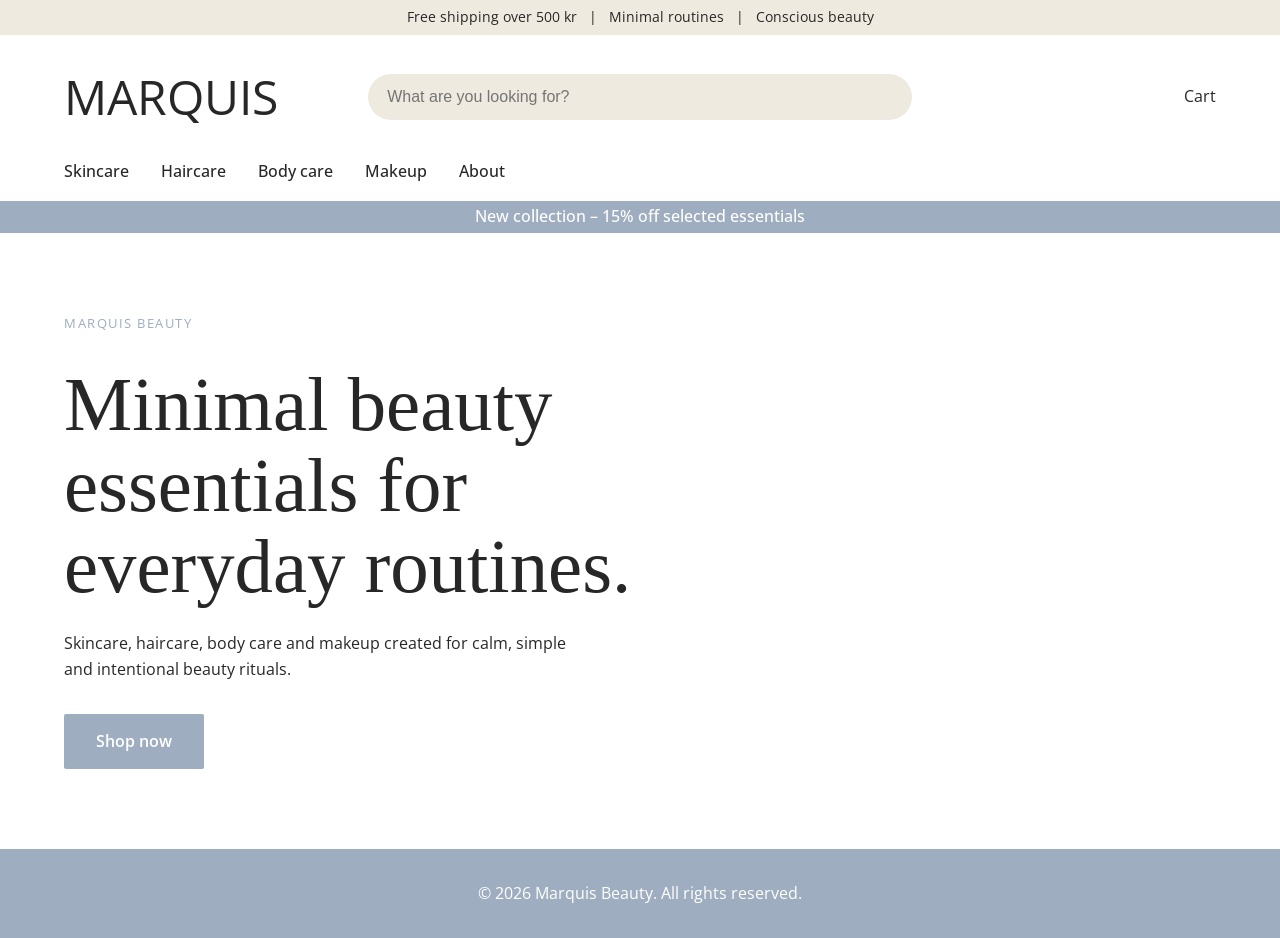
==== index.html @ 37977102 "Top bar, header, nav, announcement bar, hero, footer" ====
<!DOCTYPE html>
<html lang="en">
  <head>
    <meta charset="UTF-8" />
    <meta name="viewport" content="width=device-width, initial-scale=1.0" />
    <title>Marquis Beauty</title>
    <link rel="stylesheet" href="style.css" />
  </head>
  <body>
    <div class="top-bar">
      <p>
        Free shipping over 500 kr &nbsp; | &nbsp; Minimal routines &nbsp; |
        &nbsp; Conscious beauty
      </p>
    </div>

    <header class="site-header">
      <div class="header-main">
        <a href="index.html" class="logo">MARQUIS</a>

        <form class="search-bar">
          <label for="search" class="sr-only">Search products</label>
          <input
            id="search"
            type="search"
            placeholder="What are you looking for?"
          />
        </form>

        <div class="header-icons">
          <a href="cart.html">Cart</a>
        </div>
      </div>

      <nav class="main-nav">
        <ul>
          <li><a href="shop.html">Skincare</a></li>
          <li><a href="shop.html">Haircare</a></li>
          <li><a href="shop.html">Body care</a></li>
          <li><a href="shop.html">Makeup</a></li>
          <li><a href="about.html">About</a></li>
        </ul>
      </nav>
    </header>

    <div class="announcement-bar">
      <p>New collection – 15% off selected essentials</p>
    </div>

    <main>
      <section class="hero">
        <div class="hero-content">
          <p class="eyebrow">Marquis Beauty</p>
          <h1>Minimal beauty essentials for everyday routines.</h1>
          <p>
            Skincare, haircare, body care and makeup created for calm, simple
            and intentional beauty rituals.
          </p>
          <a href="shop.html" class="button">Shop now</a>
        </div>
      </section>
    </main>

    <footer class="site-footer">
      <p>&copy; 2026 Marquis Beauty. All rights reserved.</p>
    </footer>

    <script src="js/script.js"></script>
  </body>
</html>
---- style.css ----
@import url("https://fonts.googleapis.com/css2?family=Open+Sans:wght@400;500;600;700&family=Playfair+Display:wght@400;500;600;700&display=swap");

/* RESET & GLOBAL STYLES */

* {
  box-sizing: border-box;
  margin: 0;
  padding: 0;
}

body {
  font-family: "Open Sans", sans-serif;
  color: #272727;
  background-color: white;
  line-height: 1.6;
}

h1 {
  font-family: "Playfair Display", serif;
  font-weight: 500;
}

img {
  max-width: 100%;
  display: block;
}

a {
  color: inherit;
  text-decoration: none;
}

/* ACCESSIBILITY */

.sr-only {
  position: absolute;
  width: 1px;
  height: 1px;
  overflow: hidden;
  clip: rect(0, 0, 0, 0);
}

/* TOP BAR */

.top-bar {
  background-color: #efeae0;
  color: #272727;
  text-align: center;
  font-size: 0.85rem;
  padding: 0.4rem 1rem;
}

/* HEADER */

.site-header {
  background-color: white;
}

.header-main {
  display: grid;
  grid-template-columns: 1fr 2fr 1fr;
  align-items: center;
  gap: 2rem;
  padding: 1.5rem 5%;
}

.logo {
  font-family: "Open Sans", sans-serif;
  font-size: 3rem;
  color: #272727;
}

.search-bar input {
  width: 100%;
  padding: 0.9rem 1.2rem;
  border: none;
  border-radius: 999px;
  background-color: #efeae0;
  font-size: 1rem;
}

.header-icons {
  display: flex;
  justify-content: flex-end;
  gap: 1rem;
}

/* NAVIGATION */

.main-nav {
  padding: 0 5% 1rem;
}

.main-nav ul {
  display: flex;
  gap: 2rem;
  list-style: none;
}

.main-nav a {
  font-weight: 500;
}

/* ANNOUNCEMENT BAR */

.announcement-bar {
  background-color: #9eadbf;
  color: white;
  text-align: center;
  font-weight: 500;
  padding: 0.2rem 1rem;
}

/* HERO SECTION */

.hero {
  min-height: 65vh;
  display: flex;
  align-items: center;
  background-color: white;
  padding: 5rem 5%;
}

.hero-content {
  max-width: 620px;
}

.eyebrow {
  text-transform: uppercase;
  letter-spacing: 0.12em;
  font-size: 0.8rem;
  margin-bottom: 1rem;
  color: #9eadbf;
}

.hero h1 {
  font-family: Georgia, serif;
  font-size: clamp(2.5rem, 6vw, 5rem);
  line-height: 1.05;
  margin-bottom: 1.5rem;
}

.hero p {
  max-width: 520px;
  margin-bottom: 2rem;
}

.button {
  display: inline-block;
  background-color: #9eadbf;
  color: white;
  padding: 0.9rem 2rem;
  border-radius: 2px;
  font-weight: 600;
}

/* FOOTER */

.site-footer {
  background-color: #9eadbf;
  color: white;
  text-align: center;
  padding: 2rem 5%;
}
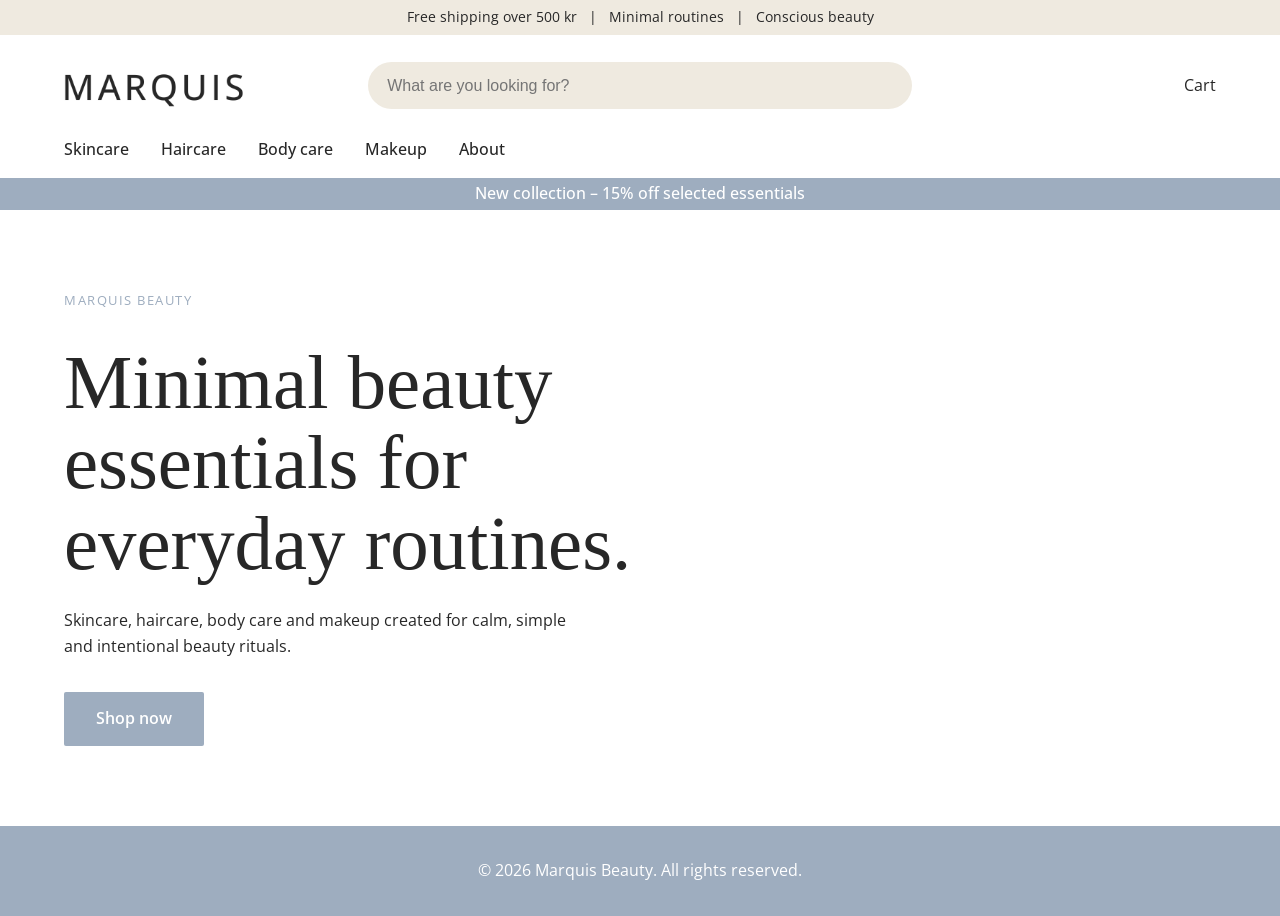
==== commit ee54ca3e: "Logo" ====
--- a/index.html
+++ b/index.html
@@ -16,7 +16,9 @@
 
     <header class="site-header">
       <div class="header-main">
-        <a href="index.html" class="logo">MARQUIS</a>
+        <a href="index.html" class="logo">
+          <img src="Images/MARQUIS_logo.png" alt="Marquis Beauty logo" />
+        </a>
 
         <form class="search-bar">
           <label for="search" class="sr-only">Search products</label>
--- a/style.css
+++ b/style.css
@@ -64,10 +64,10 @@
   padding: 1.5rem 5%;
 }
 
-.logo {
-  font-family: "Open Sans", sans-serif;
-  font-size: 3rem;
-  color: #272727;
+.logo img {
+  width: 180px;
+  height: auto;
+  display: block;
 }
 
 .search-bar input {
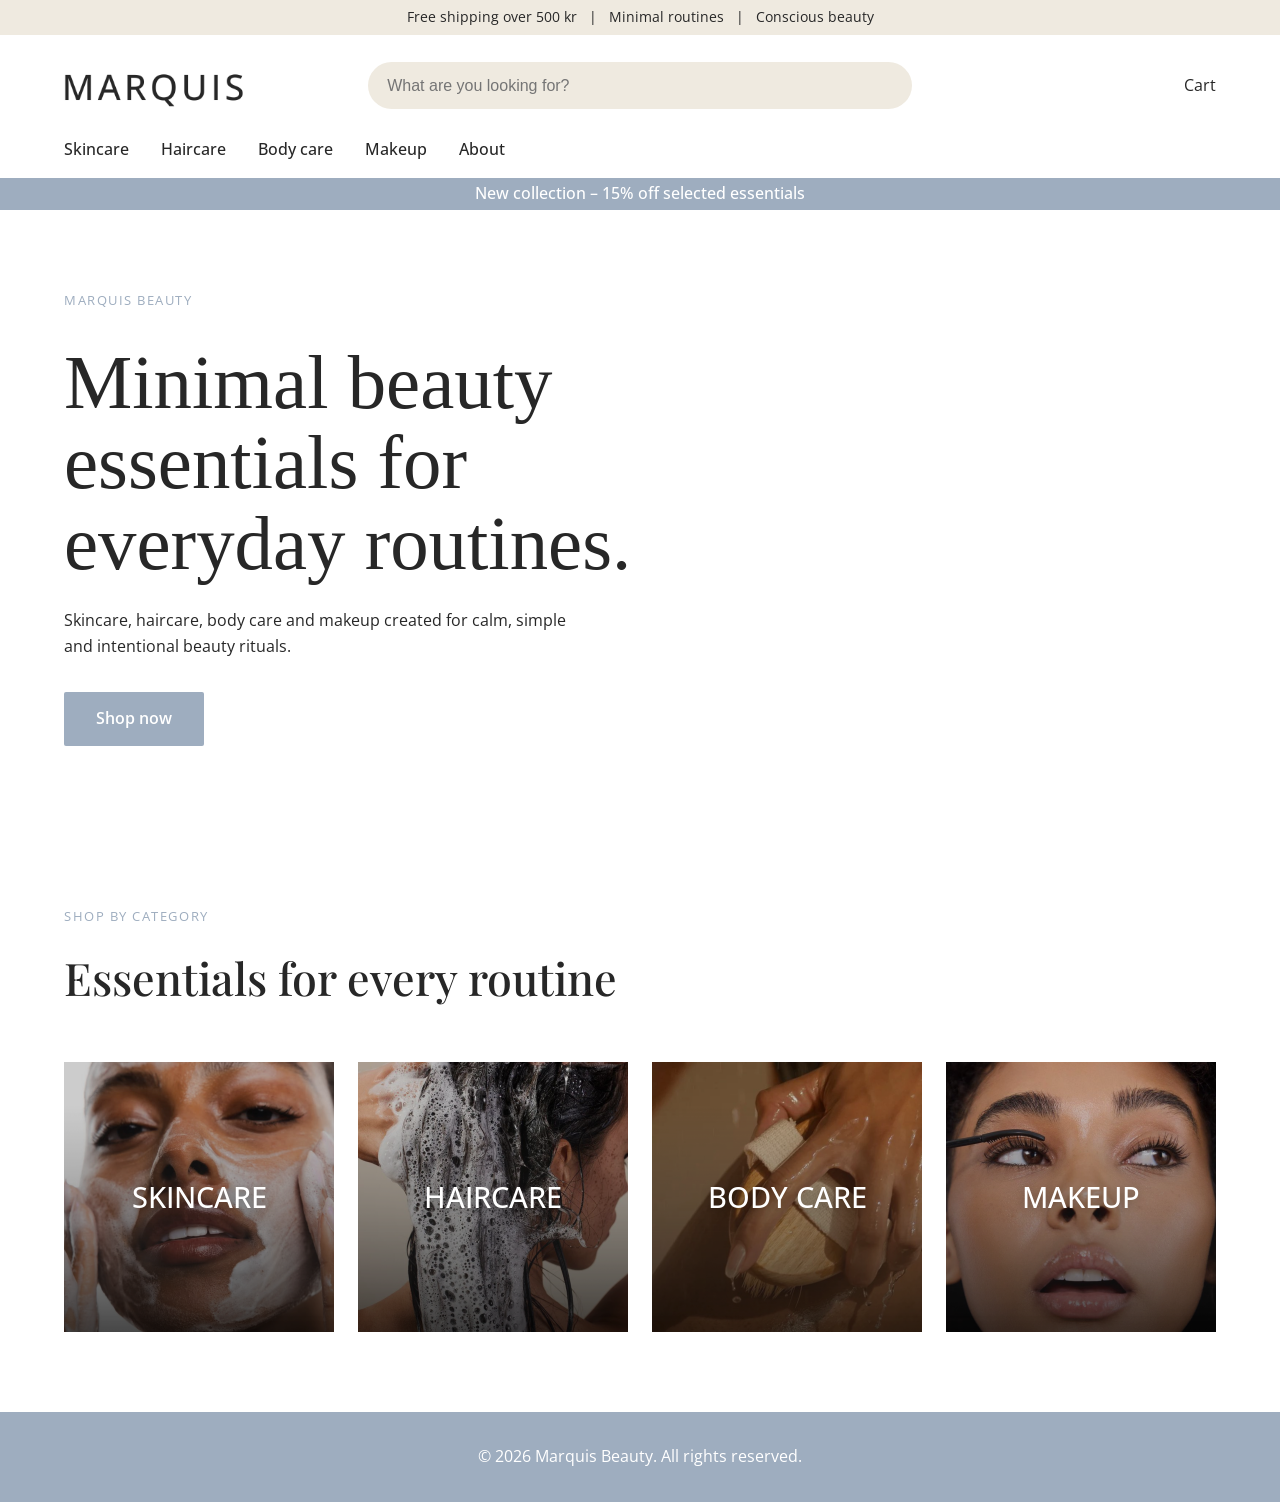
==== commit a5375549: "Categories section" ====
--- a/index.html
+++ b/index.html
@@ -5,6 +5,7 @@
     <meta name="viewport" content="width=device-width, initial-scale=1.0" />
     <title>Marquis Beauty</title>
     <link rel="stylesheet" href="style.css" />
+    <link rel="icon" type="image/png" href="Images/MARQUIS_favicon.png" />
   </head>
   <body>
     <div class="top-bar">
@@ -61,6 +62,35 @@
           <a href="shop.html" class="button">Shop now</a>
         </div>
       </section>
+
+      <section class="categories">
+        <div class="section-heading">
+          <p class="eyebrow">Shop by category</p>
+          <h2>Essentials for every routine</h2>
+        </div>
+
+        <div class="category-grid">
+          <article class="category-card">
+            <img src="Images/MARQUIS_skincare.png" alt="Skincare products" />
+            <h3>SKINCARE</h3>
+          </article>
+
+          <article class="category-card">
+            <img src="Images/MARQUIS_haircare.png" alt="Haircare products" />
+            <h3>HAIRCARE</h3>
+          </article>
+
+          <article class="category-card">
+            <img src="Images/MARQUIS_bodycare.png" alt="Body care products" />
+            <h3>BODY CARE</h3>
+          </article>
+
+          <article class="category-card">
+            <img src="Images/MARQUIS_makeup.png" alt="Makeup products" />
+            <h3>MAKEUP</h3>
+          </article>
+        </div>
+      </section>
     </main>
 
     <footer class="site-footer">
--- a/style.css
+++ b/style.css
@@ -154,6 +154,64 @@
   font-weight: 600;
 }
 
+/* CATEGORIES SECTION */
+
+.categories {
+  padding: 5rem 5%;
+}
+
+.section-heading {
+  margin-bottom: 3rem;
+}
+
+.section-heading h2 {
+  font-size: clamp(2rem, 3.5vw, 3.5rem);
+  font-family: "Playfair Display", serif; /* Playfair Display", serif */
+  font-weight: 500;
+}
+
+.category-grid {
+  display: grid;
+  grid-template-columns: repeat(4, 1fr);
+  gap: 1.5rem;
+}
+
+.category-card {
+  position: relative;
+  overflow: hidden;
+  cursor: pointer;
+}
+
+.category-card::after {
+  content: "";
+  position: absolute;
+  inset: 0;
+  background: rgba(0, 0, 0, 0.2);
+}
+
+.category-card img {
+  width: 100%;
+  aspect-ratio: 1 / 1;
+  object-fit: cover;
+}
+
+.category-card h3 {
+  position: absolute;
+  top: 50%;
+  left: 50%;
+  transform: translate(-50%, -50%);
+  z-index: 1;
+
+  color: white;
+  font-family: "Open Sans", sans-serif;
+  font-size: 1.8rem;
+  font-weight: 500;
+  text-align: center;
+  white-space: nowrap;
+
+  text-shadow: 0 2px 10px rgba(0, 0, 0, 0.25);
+}
+
 /* FOOTER */
 
 .site-footer {
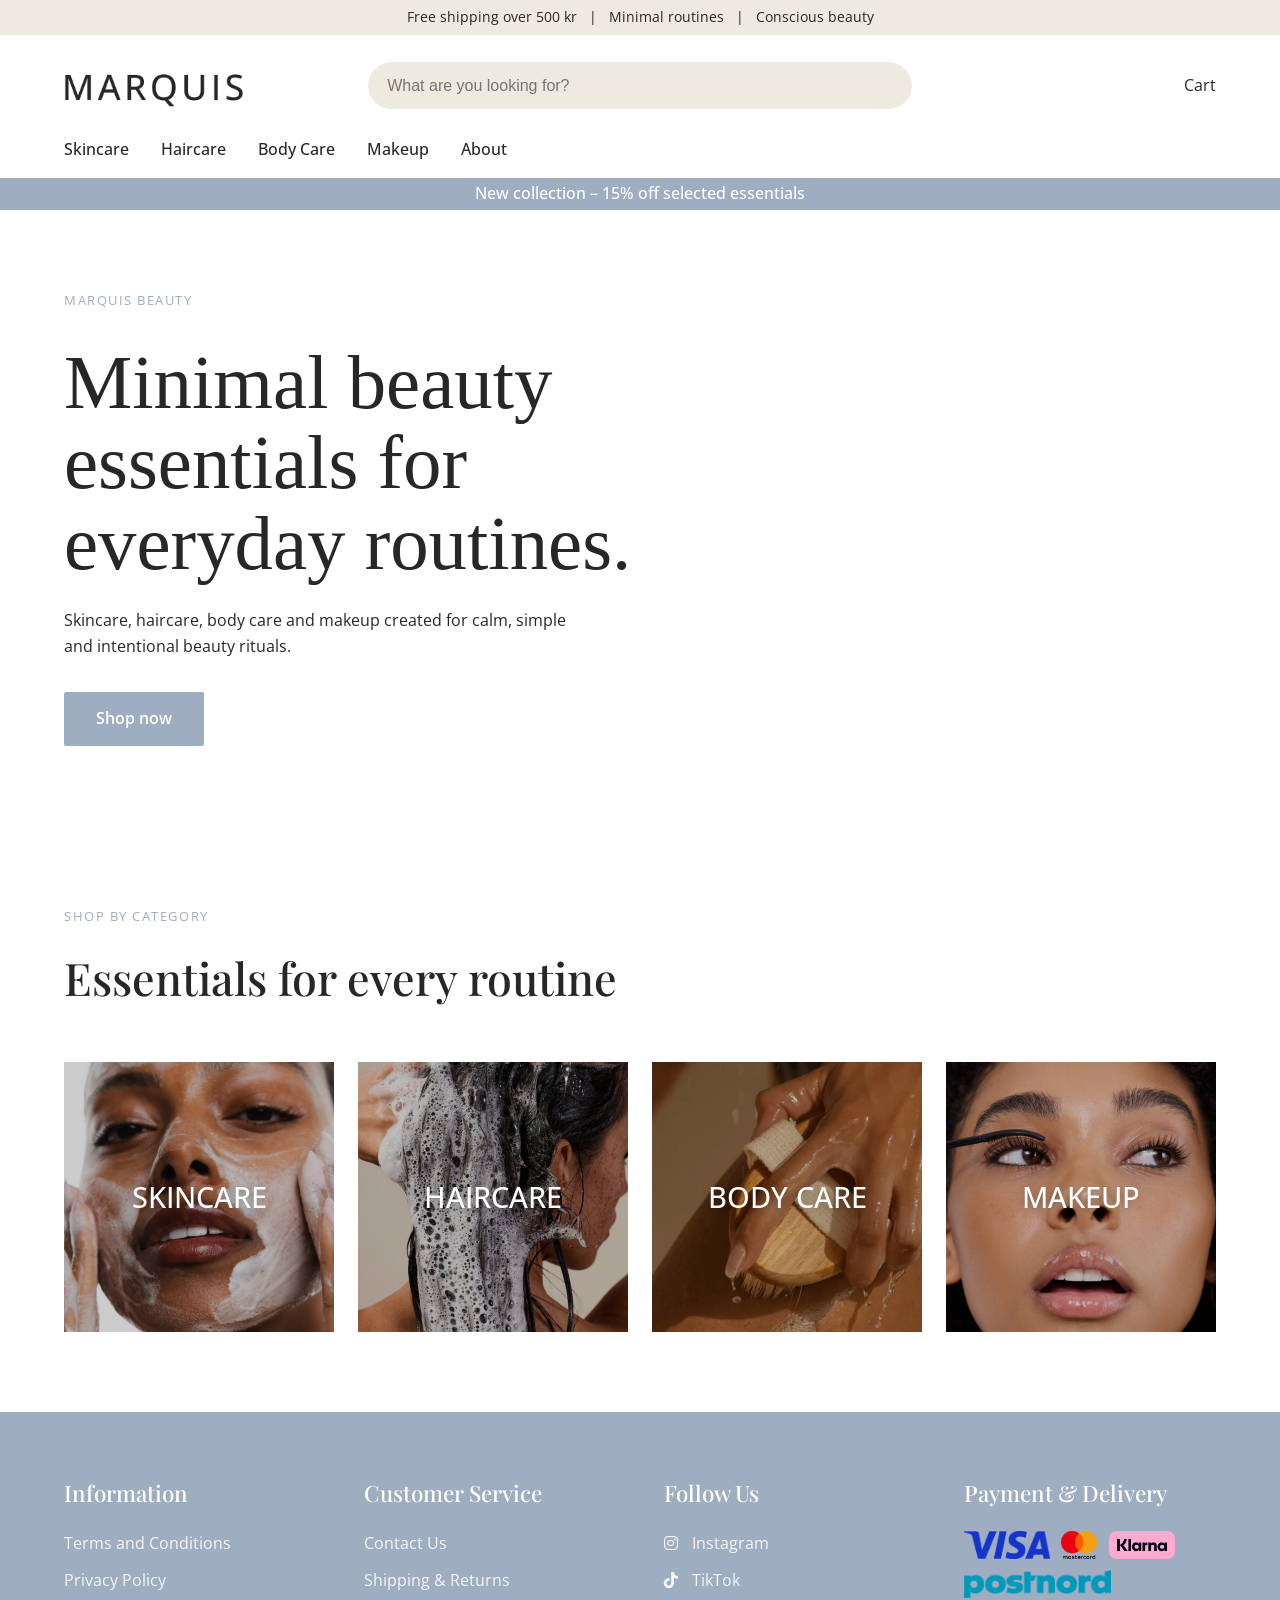
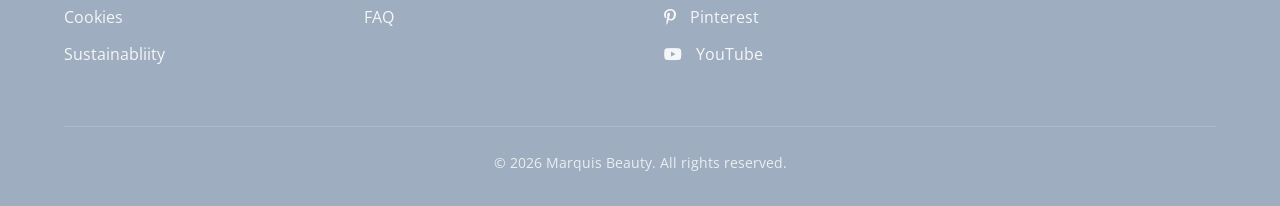
==== commit 9c30052f: "Footer section" ====
--- a/index.html
+++ b/index.html
@@ -3,8 +3,12 @@
   <head>
     <meta charset="UTF-8" />
     <meta name="viewport" content="width=device-width, initial-scale=1.0" />
-    <title>Marquis Beauty</title>
+    <title>MARQUIS Beauty</title>
     <link rel="stylesheet" href="style.css" />
+    <link
+      rel="stylesheet"
+      href="https://cdnjs.cloudflare.com/ajax/libs/font-awesome/6.5.2/css/all.min.css"
+    />
     <link rel="icon" type="image/png" href="Images/MARQUIS_favicon.png" />
   </head>
   <body>
@@ -39,7 +43,7 @@
         <ul>
           <li><a href="shop.html">Skincare</a></li>
           <li><a href="shop.html">Haircare</a></li>
-          <li><a href="shop.html">Body care</a></li>
+          <li><a href="shop.html">Body Care</a></li>
           <li><a href="shop.html">Makeup</a></li>
           <li><a href="about.html">About</a></li>
         </ul>
@@ -94,7 +98,80 @@
     </main>
 
     <footer class="site-footer">
-      <p>&copy; 2026 Marquis Beauty. All rights reserved.</p>
+      <div class="footer-grid">
+        <div class="footer-column">
+          <h3>Information</h3>
+
+          <ul>
+            <li><a href="#">Terms and Conditions</a></li>
+            <li><a href="#">Privacy Policy</a></li>
+            <li><a href="#">Cookies</a></li>
+            <li><a href="#">Sustainabliity</a></li>
+          </ul>
+        </div>
+
+        <div class="footer-column">
+          <h3>Customer Service</h3>
+
+          <ul>
+            <li><a href="#">Contact Us</a></li>
+            <li><a href="#">Shipping & Returns</a></li>
+            <li><a href="#">FAQ</a></li>
+          </ul>
+        </div>
+
+        <div class="footer-column">
+          <h3>Follow Us</h3>
+
+          <ul>
+            <li>
+              <a href="#">
+                <i class="fa-brands fa-instagram"></i>
+                Instagram
+              </a>
+            </li>
+
+            <li>
+              <a href="#">
+                <i class="fa-brands fa-tiktok"></i>
+                TikTok
+              </a>
+            </li>
+
+            <li>
+              <a href="#">
+                <i class="fa-brands fa-pinterest-p"></i>
+                Pinterest
+              </a>
+            </li>
+
+            <li>
+              <a href="#">
+                <i class="fa-brands fa-youtube"></i>
+                YouTube
+              </a>
+            </li>
+          </ul>
+        </div>
+
+        <div class="footer-column">
+          <h3>Payment & Delivery</h3>
+
+          <div class="payment-icons">
+            <img src="Images/Visa_icon.png" alt="Visa payment" />
+
+            <img src="Images/Mastercard_icon.png" alt="Mastercard payment" />
+
+            <img src="Images/Klarna_icon.png" alt="Klarna payment" />
+
+            <img src="Images/Postnord_icon.png" alt="PostNord delivery" />
+          </div>
+        </div>
+      </div>
+
+      <div class="footer-bottom">
+        <p>&copy; 2026 Marquis Beauty. All rights reserved.</p>
+      </div>
     </footer>
 
     <script src="js/script.js"></script>
--- a/style.css
+++ b/style.css
@@ -217,6 +217,61 @@
 .site-footer {
   background-color: #9eadbf;
   color: white;
-  text-align: center;
-  padding: 2rem 5%;
-}
+  padding: 4rem 5% 2rem;
+}
+
+.footer-grid {
+  display: grid;
+  grid-template-columns: repeat(4, 1fr);
+  gap: 3rem;
+  margin-bottom: 3rem;
+}
+
+.footer-column h3 {
+  font-family: "Playfair Display", serif;
+  font-size: 1.4rem;
+  font-weight: 500;
+  margin-bottom: 1.2rem;
+}
+
+.footer-column ul {
+  list-style: none;
+}
+
+.footer-column li {
+  margin-bottom: 0.7rem;
+}
+
+.footer-column a {
+  opacity: 0.9;
+  transition: opacity 0.2s ease;
+}
+
+.footer-column a:hover {
+  opacity: 1;
+}
+
+.footer-column i {
+  margin-right: 0.6rem;
+}
+
+.payment-icons {
+  display: flex;
+  flex-wrap: wrap;
+  gap: 0.7rem;
+  align-items: center;
+}
+
+.payment-icons img {
+  height: 28px;
+  width: auto;
+  object-fit: contain;
+}
+
+.footer-bottom {
+  border-top: 1px solid rgba(255, 255, 255, 0.2);
+  padding-top: 1.5rem;
+  text-align: center;
+  font-size: 0.9rem;
+  opacity: 0.8;
+}
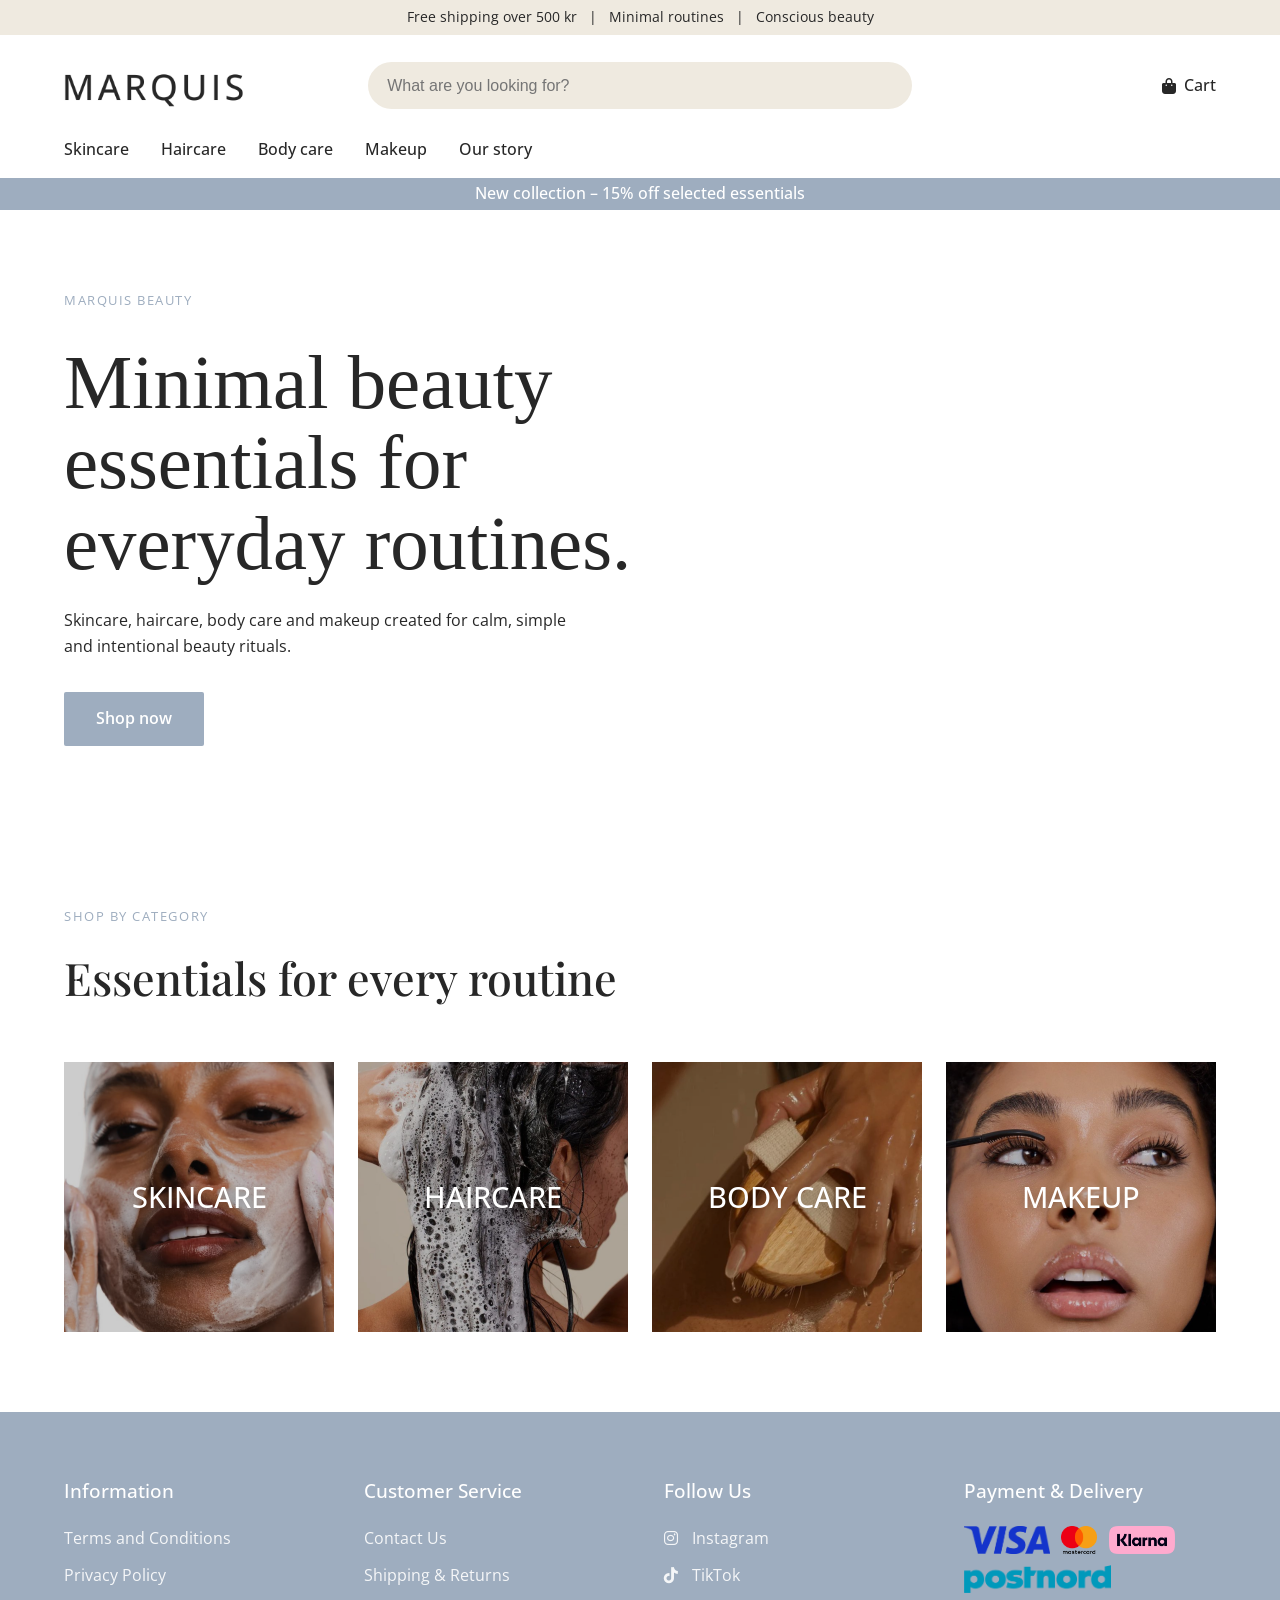
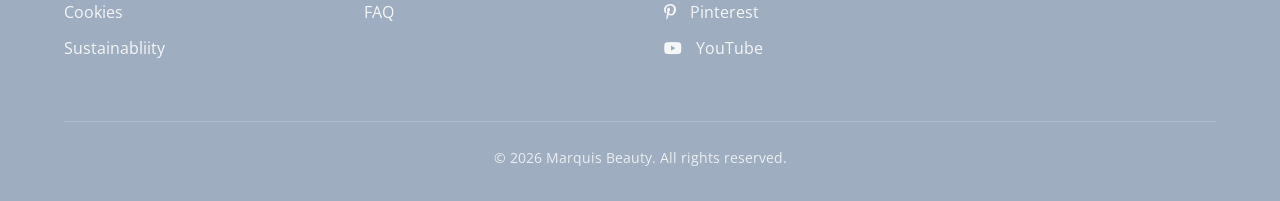
==== commit 1fe281c5: "Shop page" ====
--- a/index.html
+++ b/index.html
@@ -35,7 +35,10 @@
         </form>
 
         <div class="header-icons">
-          <a href="cart.html">Cart</a>
+          <a href="cart.html">
+            <i class="fa-solid fa-bag-shopping"></i>
+            Cart
+          </a>
         </div>
       </div>
 
@@ -43,9 +46,9 @@
         <ul>
           <li><a href="shop.html">Skincare</a></li>
           <li><a href="shop.html">Haircare</a></li>
-          <li><a href="shop.html">Body Care</a></li>
+          <li><a href="shop.html">Body care</a></li>
           <li><a href="shop.html">Makeup</a></li>
-          <li><a href="about.html">About</a></li>
+          <li><a href="about.html">Our story</a></li>
         </ul>
       </nav>
     </header>
--- a/style.css
+++ b/style.css
@@ -85,6 +85,16 @@
   gap: 1rem;
 }
 
+.header-icons a {
+  display: flex;
+  align-items: center;
+  font-weight: 500;
+}
+
+.header-icons i {
+  margin-right: 0.5rem;
+}
+
 /* NAVIGATION */
 
 .main-nav {
@@ -212,6 +222,62 @@
   text-shadow: 0 2px 10px rgba(0, 0, 0, 0.25);
 }
 
+/* SHOP PAGE */
+
+.shop-hero {
+  padding: 5rem 5% 3rem;
+}
+
+.shop-hero h1 {
+  font-size: clamp(2.5rem, 5vw, 4.5rem);
+  max-width: 700px;
+  line-height: 1.1;
+}
+
+.shop-layout {
+  display: grid;
+  grid-template-columns: 220px 1fr;
+  gap: 3rem;
+  padding: 0 5% 6rem;
+}
+
+.shop-filter h2 {
+  font-family: "Open Sans", sans-serif;
+  font-size: 1.5rem;
+  margin-bottom: 1rem;
+}
+
+.shop-filter ul {
+  list-style: none;
+}
+
+.shop-filter li {
+  margin-bottom: 0.8rem;
+}
+
+.product-grid {
+  display: grid;
+  grid-template-columns: repeat(4, 1fr);
+  gap: 1.5rem;
+}
+
+.product-card img {
+  width: 100%;
+  aspect-ratio: 3 / 4;
+  object-fit: cover;
+  margin-bottom: 1rem;
+}
+
+.product-card h3 {
+  font-family: "Open Sans", sans-serif;
+  font-size: 1rem;
+  font-weight: 500;
+}
+
+.product-card p {
+  margin-top: 0.3rem;
+}
+
 /* FOOTER */
 
 .site-footer {
@@ -228,8 +294,8 @@
 }
 
 .footer-column h3 {
-  font-family: "Playfair Display", serif;
-  font-size: 1.4rem;
+  font-family: "Open Sans", sans-serif;
+  font-size: 1.2rem;
   font-weight: 500;
   margin-bottom: 1.2rem;
 }
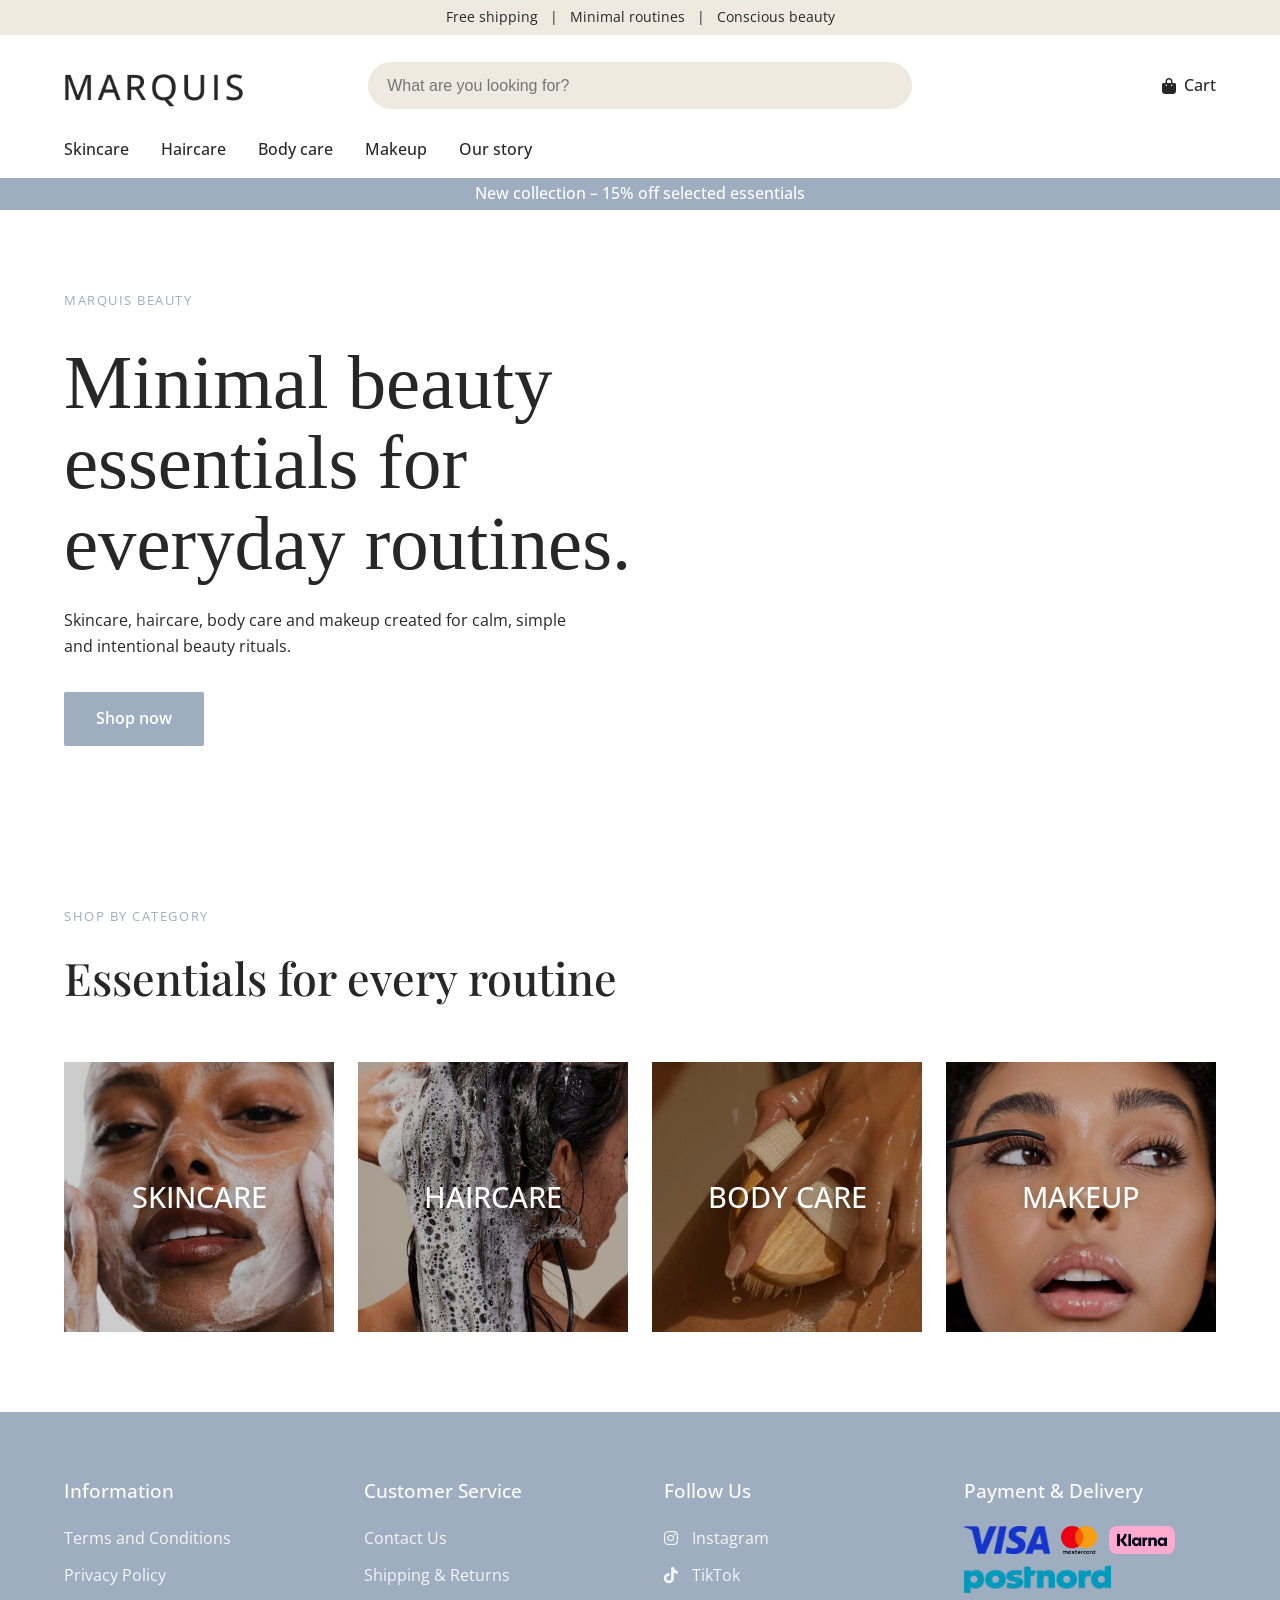
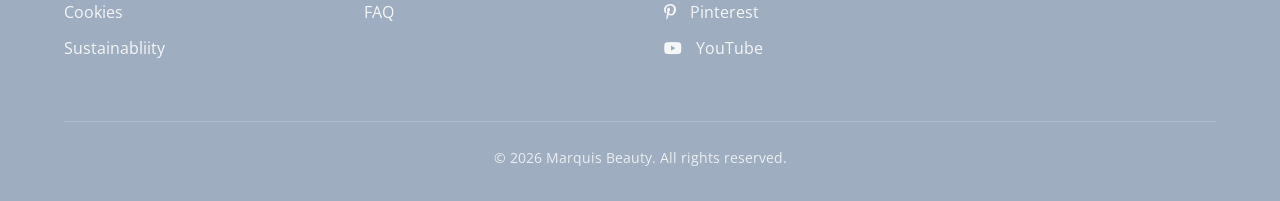
==== commit 587f04a4: "Cart basic setup" ====
--- a/index.html
+++ b/index.html
@@ -14,8 +14,8 @@
   <body>
     <div class="top-bar">
       <p>
-        Free shipping over 500 kr &nbsp; | &nbsp; Minimal routines &nbsp; |
-        &nbsp; Conscious beauty
+        Free shipping &nbsp; | &nbsp; Minimal routines &nbsp; | &nbsp; Conscious
+        beauty
       </p>
     </div>
 
--- a/style.css
+++ b/style.css
@@ -278,6 +278,166 @@
   margin-top: 0.3rem;
 }
 
+/* PRODUCT PAGE */
+
+.product-page {
+  display: grid;
+  grid-template-columns: 1fr 1fr;
+  gap: 4rem;
+
+  padding: 5rem 5% 6rem;
+}
+
+.product-gallery img {
+  width: 100%;
+  aspect-ratio: 4 / 5;
+  object-fit: cover;
+}
+
+.product-info {
+  max-width: 500px;
+}
+
+.product-info h1 {
+  font-size: clamp(2.5rem, 4vw, 4rem);
+  line-height: 1.1;
+
+  margin-bottom: 1rem;
+}
+
+.product-price {
+  font-size: 1.3rem;
+  margin-bottom: 1.5rem;
+}
+
+.product-description {
+  margin-bottom: 2rem;
+}
+
+.product-actions {
+  display: flex;
+  gap: 1rem;
+  align-items: center;
+
+  margin-bottom: 3rem;
+}
+
+.quantity-selector {
+  display: flex;
+  align-items: center;
+
+  border: 1px solid #d8d2ca;
+}
+
+.quantity-selector button {
+  border: none;
+  background: transparent;
+
+  padding: 1rem;
+  cursor: pointer;
+
+  font-size: 1rem;
+}
+
+.quantity-selector span {
+  padding: 0 1rem;
+}
+
+.add-to-cart {
+  border: none;
+  cursor: pointer;
+}
+
+.product-details {
+  border-top: 1px solid #d8d2ca;
+
+  padding-top: 2rem;
+}
+
+.detail-item {
+  margin-bottom: 2rem;
+}
+
+.detail-item h3 {
+  font-family: "Playfair Display", serif;
+
+  margin-bottom: 0.5rem;
+}
+
+/* CART PAGE */
+
+.cart-page {
+  padding: 5rem 5% 6rem;
+}
+
+.cart-page h1 {
+  font-size: clamp(2.5rem, 3vw, 4rem);
+  margin-bottom: 3rem;
+}
+
+.cart-layout {
+  display: grid;
+  grid-template-columns: 1fr 350px;
+  gap: 4rem;
+}
+
+.cart-item {
+  display: grid;
+  grid-template-columns: 120px 1fr auto;
+  align-items: center;
+  gap: 1.5rem;
+  border-bottom: 1px solid #d8d2ca;
+  padding-bottom: 1.5rem;
+}
+
+.cart-item img {
+  width: 120px;
+  aspect-ratio: 1 / 1;
+  object-fit: cover;
+}
+
+.cart-item h2 {
+  font-size: 1.2rem;
+  margin-bottom: 0.3rem;
+}
+
+.remove-button {
+  border: none;
+  background: transparent;
+  text-decoration: underline;
+  cursor: pointer;
+}
+
+.cart-summary {
+  background-color: #efeae0;
+  padding: 2rem;
+}
+
+.cart-summary h2 {
+  font-size: 1.4rem;
+  margin-bottom: 1.5rem;
+}
+
+.summary-row,
+.summary-total {
+  display: flex;
+  justify-content: space-between;
+  margin-bottom: 1rem;
+}
+
+.summary-total {
+  border-top: 1px solid #d8d2ca;
+  padding-top: 1rem;
+  font-weight: 700;
+}
+
+.checkout-button {
+  width: 100%;
+  border: none;
+  margin-top: 1rem;
+  cursor: pointer;
+}
+
 /* FOOTER */
 
 .site-footer {
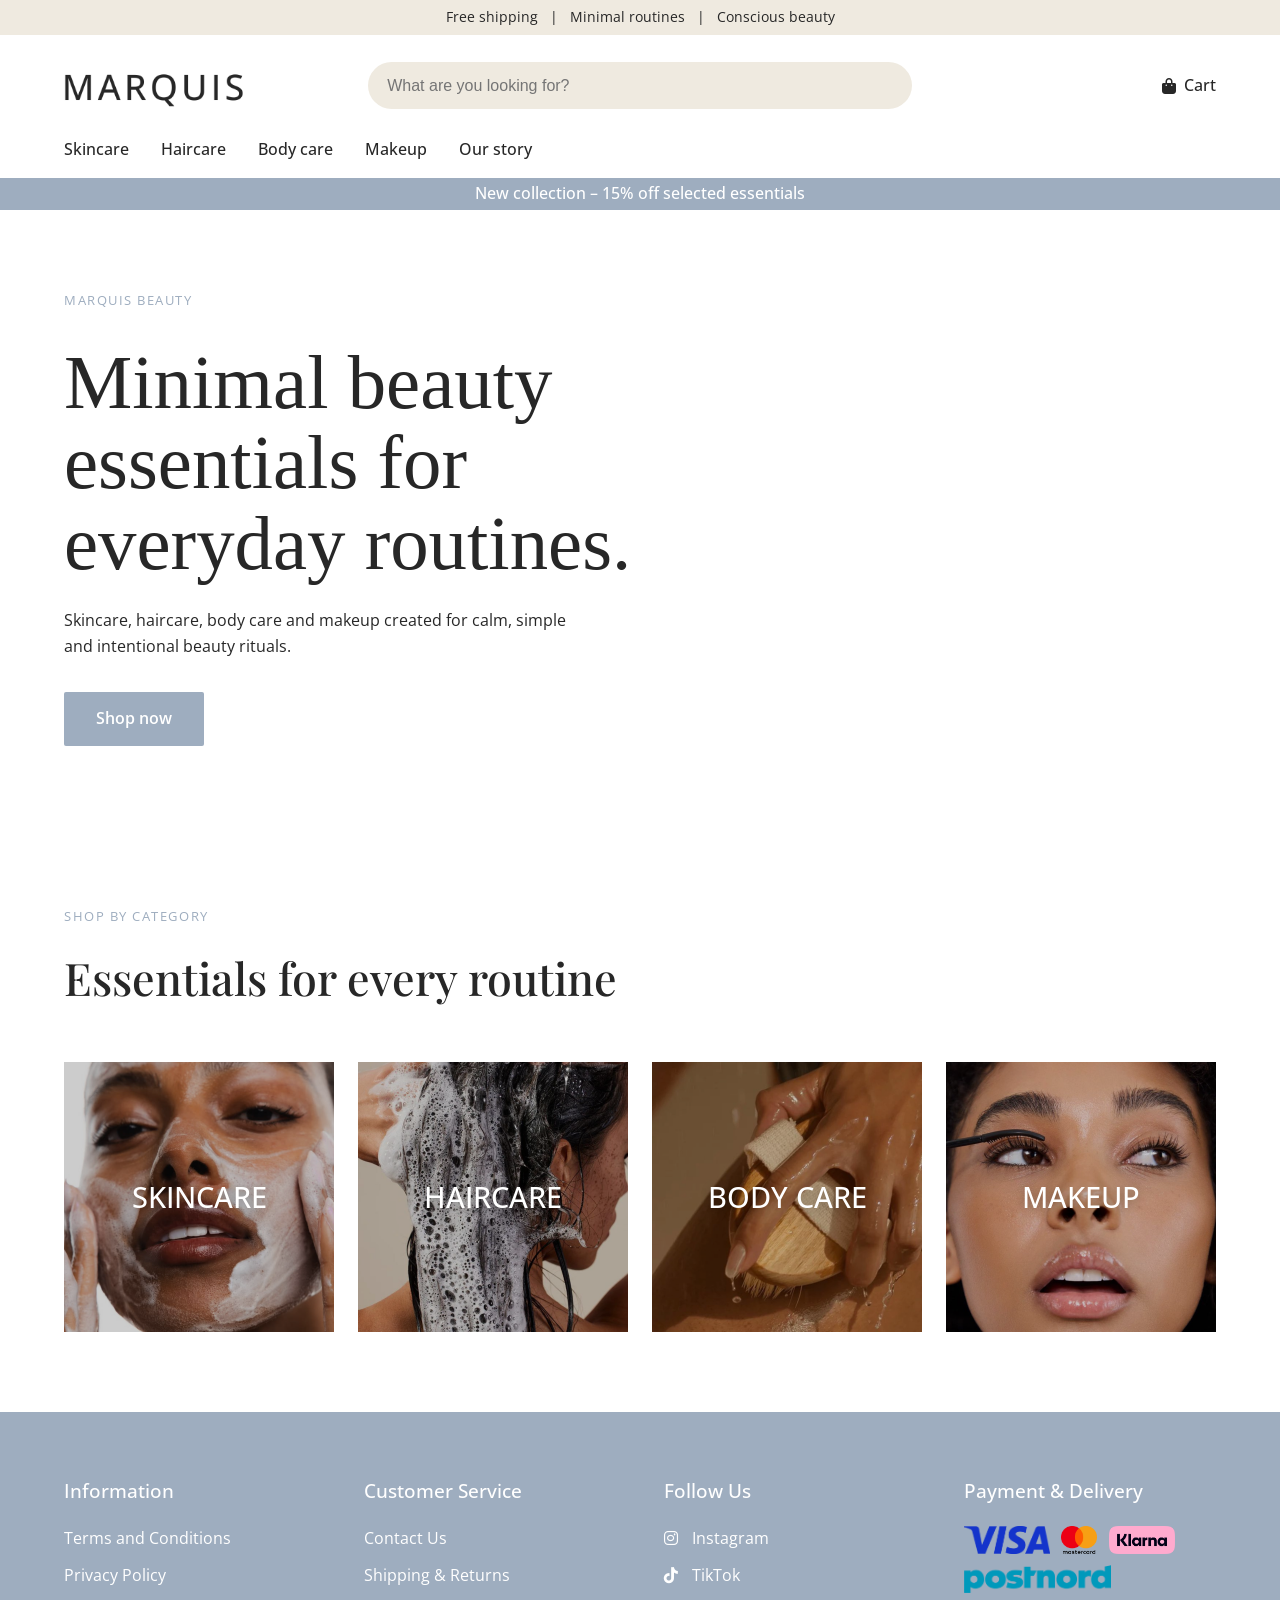
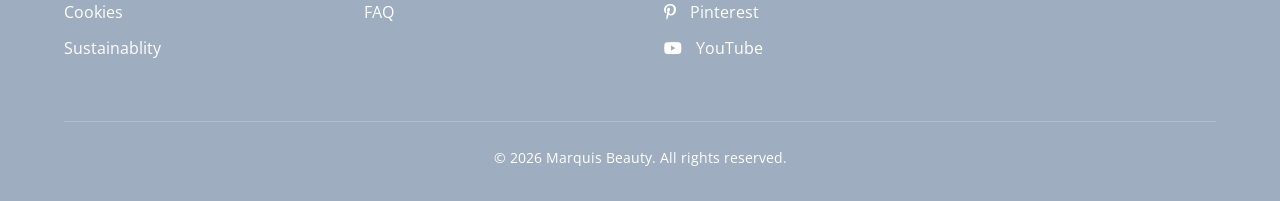
==== commit 956bf7c0: "Responsiveness + hover effect + javascript start" ====
--- a/index.html
+++ b/index.html
@@ -109,7 +109,7 @@
             <li><a href="#">Terms and Conditions</a></li>
             <li><a href="#">Privacy Policy</a></li>
             <li><a href="#">Cookies</a></li>
-            <li><a href="#">Sustainabliity</a></li>
+            <li><a href="#">Sustainablity</a></li>
           </ul>
         </div>
 
@@ -177,6 +177,6 @@
       </div>
     </footer>
 
-    <script src="js/script.js"></script>
+    <script src="script.js"></script>
   </body>
 </html>
--- a/style.css
+++ b/style.css
@@ -111,6 +111,10 @@
   font-weight: 500;
 }
 
+.main-nav a:hover {
+  opacity: 0.6;
+}
+
 /* ANNOUNCEMENT BAR */
 
 .announcement-bar {
@@ -162,6 +166,11 @@
   padding: 0.9rem 2rem;
   border-radius: 2px;
   font-weight: 600;
+  transition: background-color 0.2s ease, transform 0.2s ease;
+}
+
+.button:hover {
+  background-color: #798594;
 }
 
 /* CATEGORIES SECTION */
@@ -176,7 +185,7 @@
 
 .section-heading h2 {
   font-size: clamp(2rem, 3.5vw, 3.5rem);
-  font-family: "Playfair Display", serif; /* Playfair Display", serif */
+  font-family: "Playfair Display", serif;
   font-weight: 500;
 }
 
@@ -203,6 +212,11 @@
   width: 100%;
   aspect-ratio: 1 / 1;
   object-fit: cover;
+  transition: transform 0.4s ease;
+}
+
+.category-card:hover img {
+  transform: scale(1.05);
 }
 
 .category-card h3 {
@@ -211,14 +225,12 @@
   left: 50%;
   transform: translate(-50%, -50%);
   z-index: 1;
-
   color: white;
   font-family: "Open Sans", sans-serif;
   font-size: 1.8rem;
   font-weight: 500;
   text-align: center;
   white-space: nowrap;
-
   text-shadow: 0 2px 10px rgba(0, 0, 0, 0.25);
 }
 
@@ -266,6 +278,11 @@
   aspect-ratio: 3 / 4;
   object-fit: cover;
   margin-bottom: 1rem;
+  transition: transform 0.4s ease;
+}
+
+.product-card:hover img {
+  transform: scale(1.03);
 }
 
 .product-card h3 {
@@ -284,7 +301,6 @@
   display: grid;
   grid-template-columns: 1fr 1fr;
   gap: 4rem;
-
   padding: 5rem 5% 6rem;
 }
 
@@ -301,7 +317,6 @@
 .product-info h1 {
   font-size: clamp(2.5rem, 4vw, 4rem);
   line-height: 1.1;
-
   margin-bottom: 1rem;
 }
 
@@ -318,24 +333,20 @@
   display: flex;
   gap: 1rem;
   align-items: center;
-
   margin-bottom: 3rem;
 }
 
 .quantity-selector {
   display: flex;
   align-items: center;
-
   border: 1px solid #d8d2ca;
 }
 
 .quantity-selector button {
   border: none;
   background: transparent;
-
   padding: 1rem;
   cursor: pointer;
-
   font-size: 1rem;
 }
 
@@ -350,7 +361,6 @@
 
 .product-details {
   border-top: 1px solid #d8d2ca;
-
   padding-top: 2rem;
 }
 
@@ -360,7 +370,6 @@
 
 .detail-item h3 {
   font-family: "Playfair Display", serif;
-
   margin-bottom: 0.5rem;
 }
 
@@ -438,6 +447,44 @@
   cursor: pointer;
 }
 
+/* ABOUT PAGE */
+
+.about-hero {
+  padding: 5rem 5% 3rem;
+}
+
+.about-hero h1 {
+  max-width: 800px;
+  font-size: clamp(2.5rem, 4vw, 4.5rem);
+  line-height: 1.1;
+}
+
+.about-content {
+  display: grid;
+  grid-template-columns: repeat(2, 1fr);
+  gap: 4rem;
+  padding: 2rem 5% 5rem;
+}
+
+.about-content h2,
+.values-section h3 {
+  font-family: "Playfair Display", serif;
+  font-weight: 500;
+  margin-bottom: 1rem;
+}
+
+.values-section {
+  display: grid;
+  grid-template-columns: repeat(3, 1fr);
+  gap: 1.5rem;
+  padding: 0 5% 6rem;
+}
+
+.values-section article {
+  background-color: #efeae0;
+  padding: 2rem;
+}
+
 /* FOOTER */
 
 .site-footer {
@@ -469,12 +516,11 @@
 }
 
 .footer-column a {
-  opacity: 0.9;
-  transition: opacity 0.2s ease;
+  opacity: 1;
 }
 
 .footer-column a:hover {
-  opacity: 1;
+  opacity: 0.8;
 }
 
 .footer-column i {
@@ -499,5 +545,69 @@
   padding-top: 1.5rem;
   text-align: center;
   font-size: 0.9rem;
-  opacity: 0.8;
-}
+  opacity: 1;
+}
+
+/* RESPONSIVE DESIGN */
+
+@media (max-width: 1024px) {
+  .category-grid,
+  .product-grid,
+  .values-section {
+    grid-template-columns: repeat(2, 1fr);
+  }
+
+  .product-page,
+  .brand-story,
+  .about-content,
+  .cart-layout {
+    grid-template-columns: 1fr;
+  }
+
+  .footer-grid {
+    grid-template-columns: repeat(2, 1fr);
+  }
+}
+
+@media (max-width: 768px) {
+  .header-main {
+    grid-template-columns: 1fr;
+    gap: 1.5rem;
+  }
+
+  .main-nav ul {
+    flex-wrap: wrap;
+    gap: 1rem;
+  }
+
+  .category-grid,
+  .product-grid,
+  .values-section,
+  .footer-grid {
+    grid-template-columns: 1fr;
+  }
+
+  .shop-layout {
+    grid-template-columns: 1fr;
+  }
+
+  .hero h1,
+  .shop-hero h1,
+  .about-hero h1,
+  .product-info h1 {
+    font-size: 3rem;
+  }
+
+  .product-actions {
+    flex-direction: column;
+    align-items: stretch;
+  }
+
+  .cart-item {
+    grid-template-columns: 1fr;
+  }
+
+  .cart-item img {
+    width: 100%;
+  }
+}
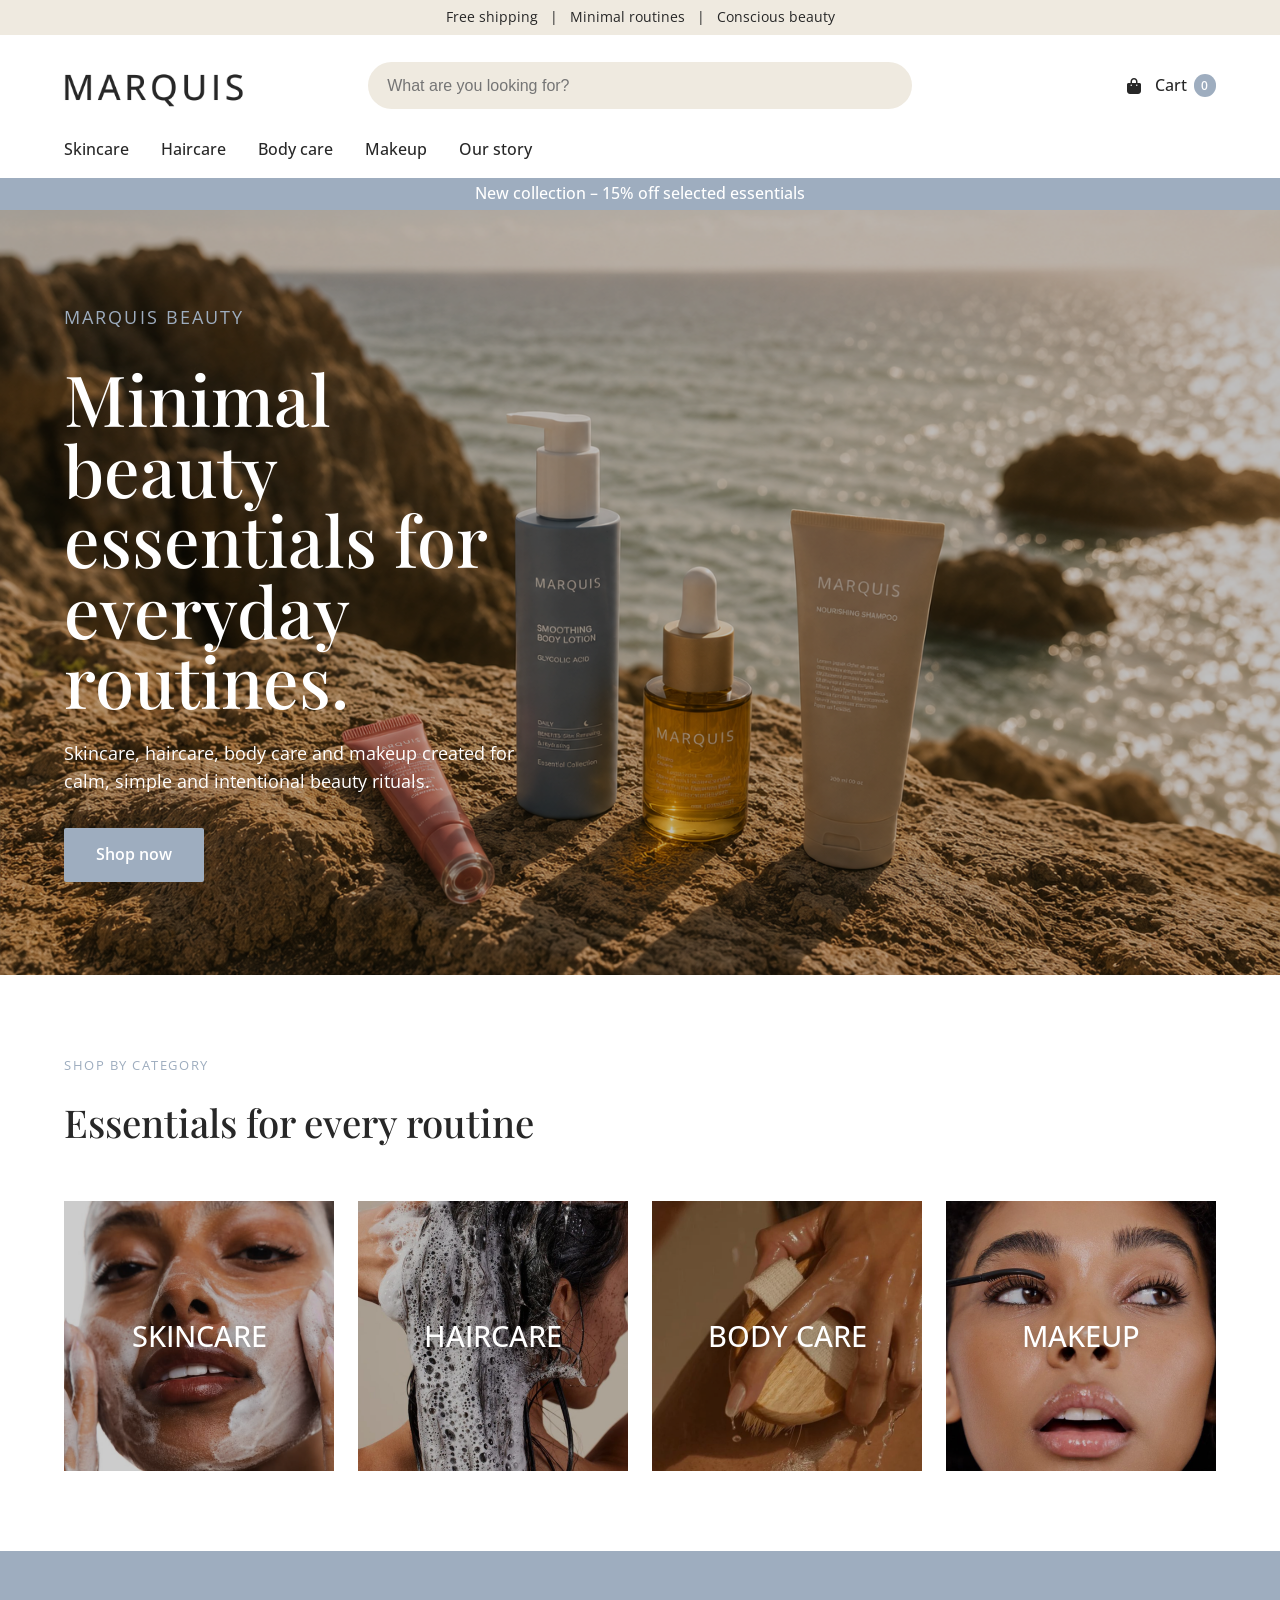
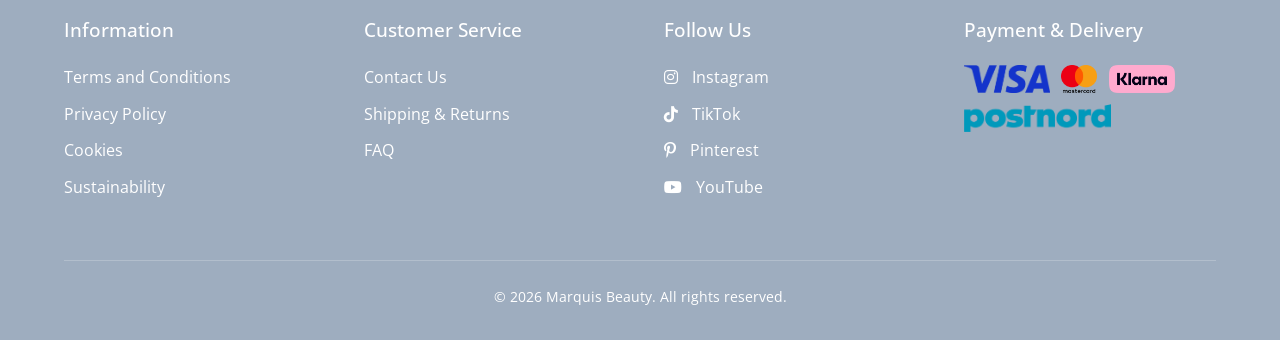
==== commit 4cd53fdb: "Cart functionality + hero image + links" ====
--- a/index.html
+++ b/index.html
@@ -35,9 +35,10 @@
         </form>
 
         <div class="header-icons">
-          <a href="cart.html">
+          <a href="cart.html" class="cart-link">
             <i class="fa-solid fa-bag-shopping"></i>
             Cart
+            <span id="cartCount" class="cart-count">0</span>
           </a>
         </div>
       </div>
@@ -59,14 +60,25 @@
 
     <main>
       <section class="hero">
+        <img
+          src="Images/MARQUIS_hero.png"
+          alt="Marquis Beauty hero image"
+          class="hero-background"
+        />
+
+        <div class="hero-overlay"></div>
+
         <div class="hero-content">
           <p class="eyebrow">Marquis Beauty</p>
+
           <h1>Minimal beauty essentials for everyday routines.</h1>
+
           <p>
             Skincare, haircare, body care and makeup created for calm, simple
             and intentional beauty rituals.
           </p>
-          <a href="shop.html" class="button">Shop now</a>
+
+          <a href="shop.html" class="button"> Shop now </a>
         </div>
       </section>
 
@@ -77,25 +89,25 @@
         </div>
 
         <div class="category-grid">
-          <article class="category-card">
+          <a href="shop.html" class="category-card">
             <img src="Images/MARQUIS_skincare.png" alt="Skincare products" />
             <h3>SKINCARE</h3>
-          </article>
+          </a>
 
-          <article class="category-card">
+          <a href="shop.html" class="category-card">
             <img src="Images/MARQUIS_haircare.png" alt="Haircare products" />
             <h3>HAIRCARE</h3>
-          </article>
+          </a>
 
-          <article class="category-card">
+          <a href="shop.html" class="category-card">
             <img src="Images/MARQUIS_bodycare.png" alt="Body care products" />
             <h3>BODY CARE</h3>
-          </article>
+          </a>
 
-          <article class="category-card">
+          <a href="shop.html" class="category-card">
             <img src="Images/MARQUIS_makeup.png" alt="Makeup products" />
             <h3>MAKEUP</h3>
-          </article>
+          </a>
         </div>
       </section>
     </main>
@@ -109,7 +121,7 @@
             <li><a href="#">Terms and Conditions</a></li>
             <li><a href="#">Privacy Policy</a></li>
             <li><a href="#">Cookies</a></li>
-            <li><a href="#">Sustainablity</a></li>
+            <li><a href="#">Sustainability</a></li>
           </ul>
         </div>
 
--- a/style.css
+++ b/style.css
@@ -95,6 +95,23 @@
   margin-right: 0.5rem;
 }
 
+.cart-link {
+  gap: 0.4rem;
+}
+
+.cart-count {
+  display: inline-flex;
+  align-items: center;
+  justify-content: center;
+  min-width: 1.4rem;
+  height: 1.4rem;
+  background-color: #9eadbf;
+  color: white;
+  border-radius: 999px;
+  font-size: 0.75rem;
+  font-weight: 600;
+}
+
 /* NAVIGATION */
 
 .main-nav {
@@ -128,15 +145,34 @@
 /* HERO SECTION */
 
 .hero {
-  min-height: 65vh;
-  display: flex;
-  align-items: center;
-  background-color: white;
-  padding: 5rem 5%;
+  position: relative;
+  width: 100%;
+  min-height: 85vh;
+  display: flex;
+  align-items: center;
+  overflow: hidden;
+}
+
+.hero-background {
+  position: absolute;
+  inset: 0;
+  width: 100%;
+  height: 100%;
+  object-fit: cover;
+}
+
+.hero-overlay {
+  position: absolute;
+  inset: 0;
+  background: rgba(0, 0, 0, 0.25);
 }
 
 .hero-content {
+  position: relative;
+  z-index: 2;
   max-width: 620px;
+  padding: 4rem 5%;
+  color: white;
 }
 
 .eyebrow {
@@ -148,15 +184,15 @@
 }
 
 .hero h1 {
-  font-family: Georgia, serif;
-  font-size: clamp(2.5rem, 6vw, 5rem);
-  line-height: 1.05;
+  font-size: clamp(2.8rem, 5.5vw, 5rem);
+  line-height: 1;
   margin-bottom: 1.5rem;
 }
 
 .hero p {
   max-width: 520px;
   margin-bottom: 2rem;
+  font-size: 1.1rem;
 }
 
 .button {
@@ -166,7 +202,7 @@
   padding: 0.9rem 2rem;
   border-radius: 2px;
   font-weight: 600;
-  transition: background-color 0.2s ease, transform 0.2s ease;
+  transition: background-color 0.2s ease;
 }
 
 .button:hover {
@@ -184,7 +220,7 @@
 }
 
 .section-heading h2 {
-  font-size: clamp(2rem, 3.5vw, 3.5rem);
+  font-size: clamp(2rem, 3vw, 3.5rem);
   font-family: "Playfair Display", serif;
   font-weight: 500;
 }
@@ -241,9 +277,9 @@
 }
 
 .shop-hero h1 {
-  font-size: clamp(2.5rem, 5vw, 4.5rem);
-  max-width: 700px;
+  font-size: clamp(2rem, 3vw, 3rem);
   line-height: 1.1;
+  text-align: center;
 }
 
 .shop-layout {
@@ -315,7 +351,7 @@
 }
 
 .product-info h1 {
-  font-size: clamp(2.5rem, 4vw, 4rem);
+  font-size: clamp(2.5rem, 3vw, 4rem);
   line-height: 1.1;
   margin-bottom: 1rem;
 }
@@ -558,7 +594,6 @@
   }
 
   .product-page,
-  .brand-story,
   .about-content,
   .cart-layout {
     grid-template-columns: 1fr;
@@ -591,13 +626,24 @@
     grid-template-columns: 1fr;
   }
 
+  .hero {
+    min-height: 75vh;
+  }
+
+  .hero-content {
+    padding: 0 1.5rem;
+  }
+
   .hero h1,
-  .shop-hero h1,
   .about-hero h1,
   .product-info h1 {
     font-size: 3rem;
   }
 
+  .shop-hero h1 {
+    font-size: 2.3rem;
+  }
+
   .product-actions {
     flex-direction: column;
     align-items: stretch;
